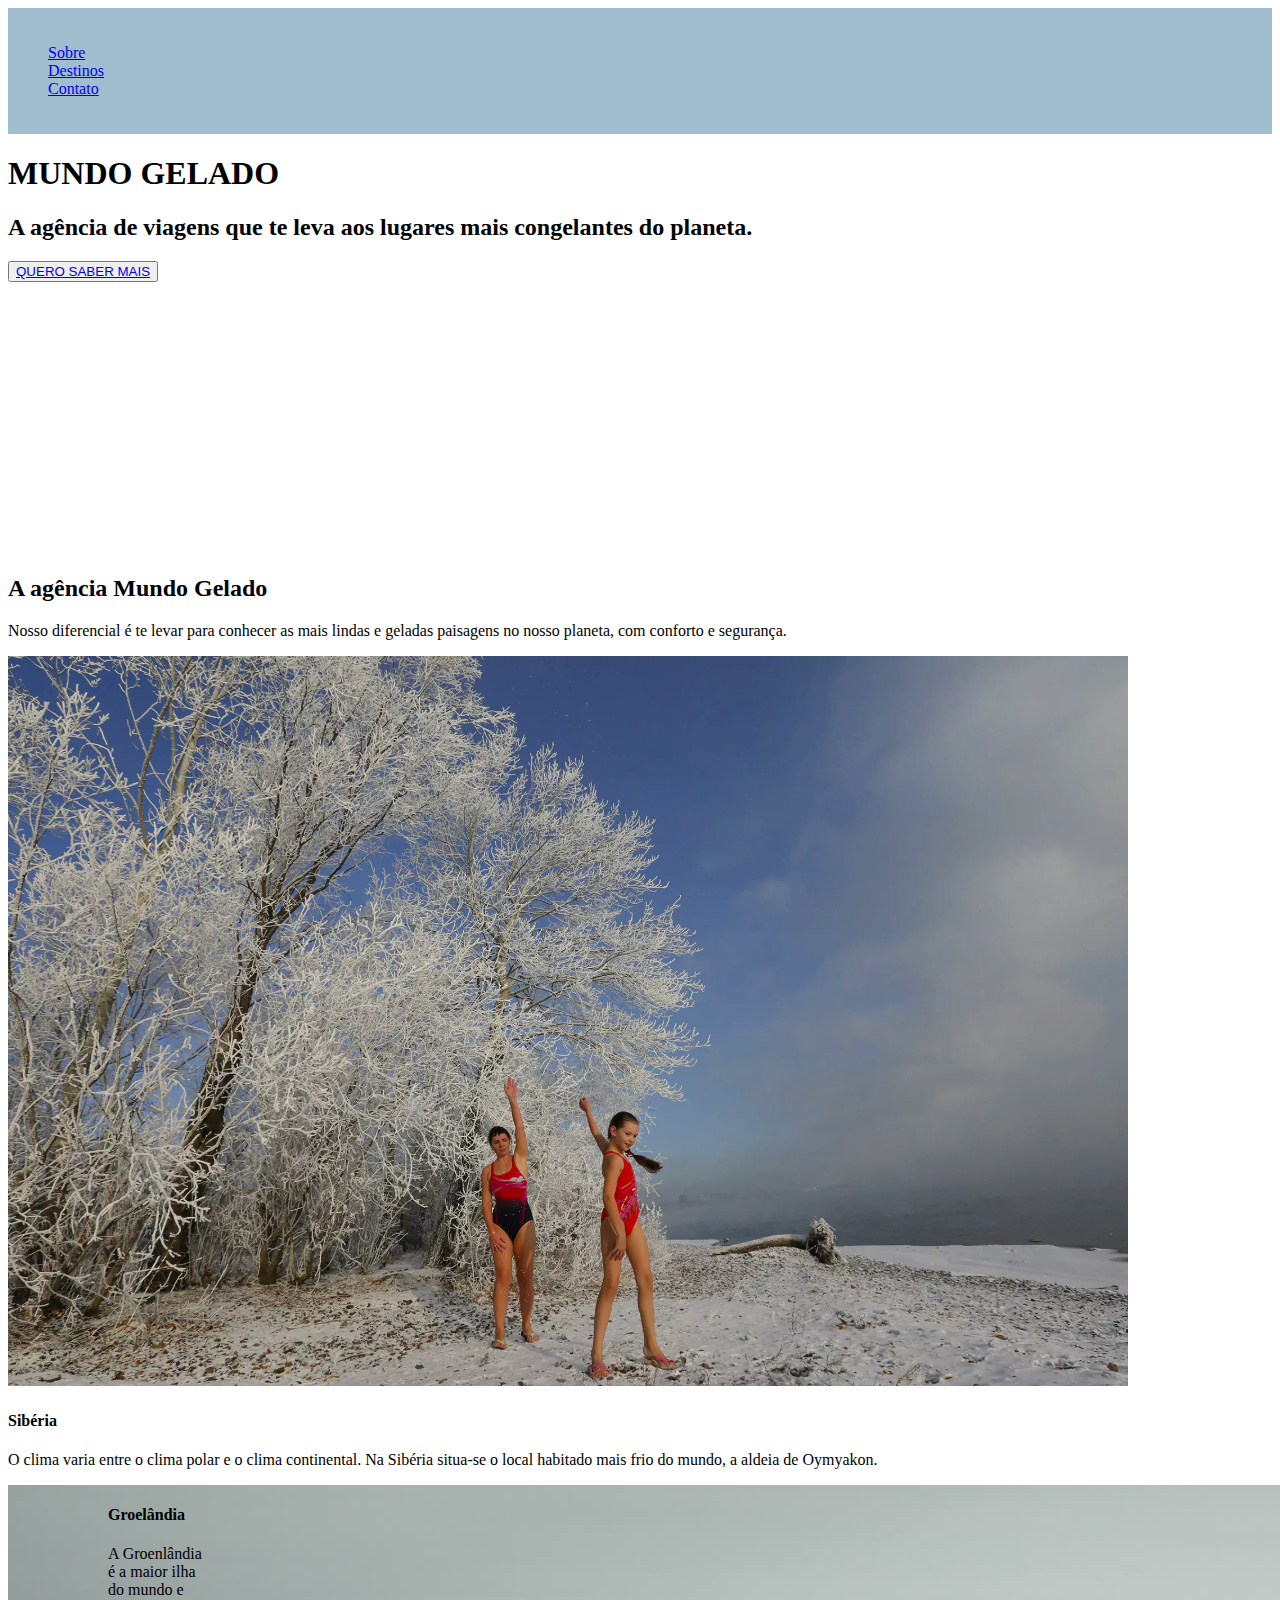
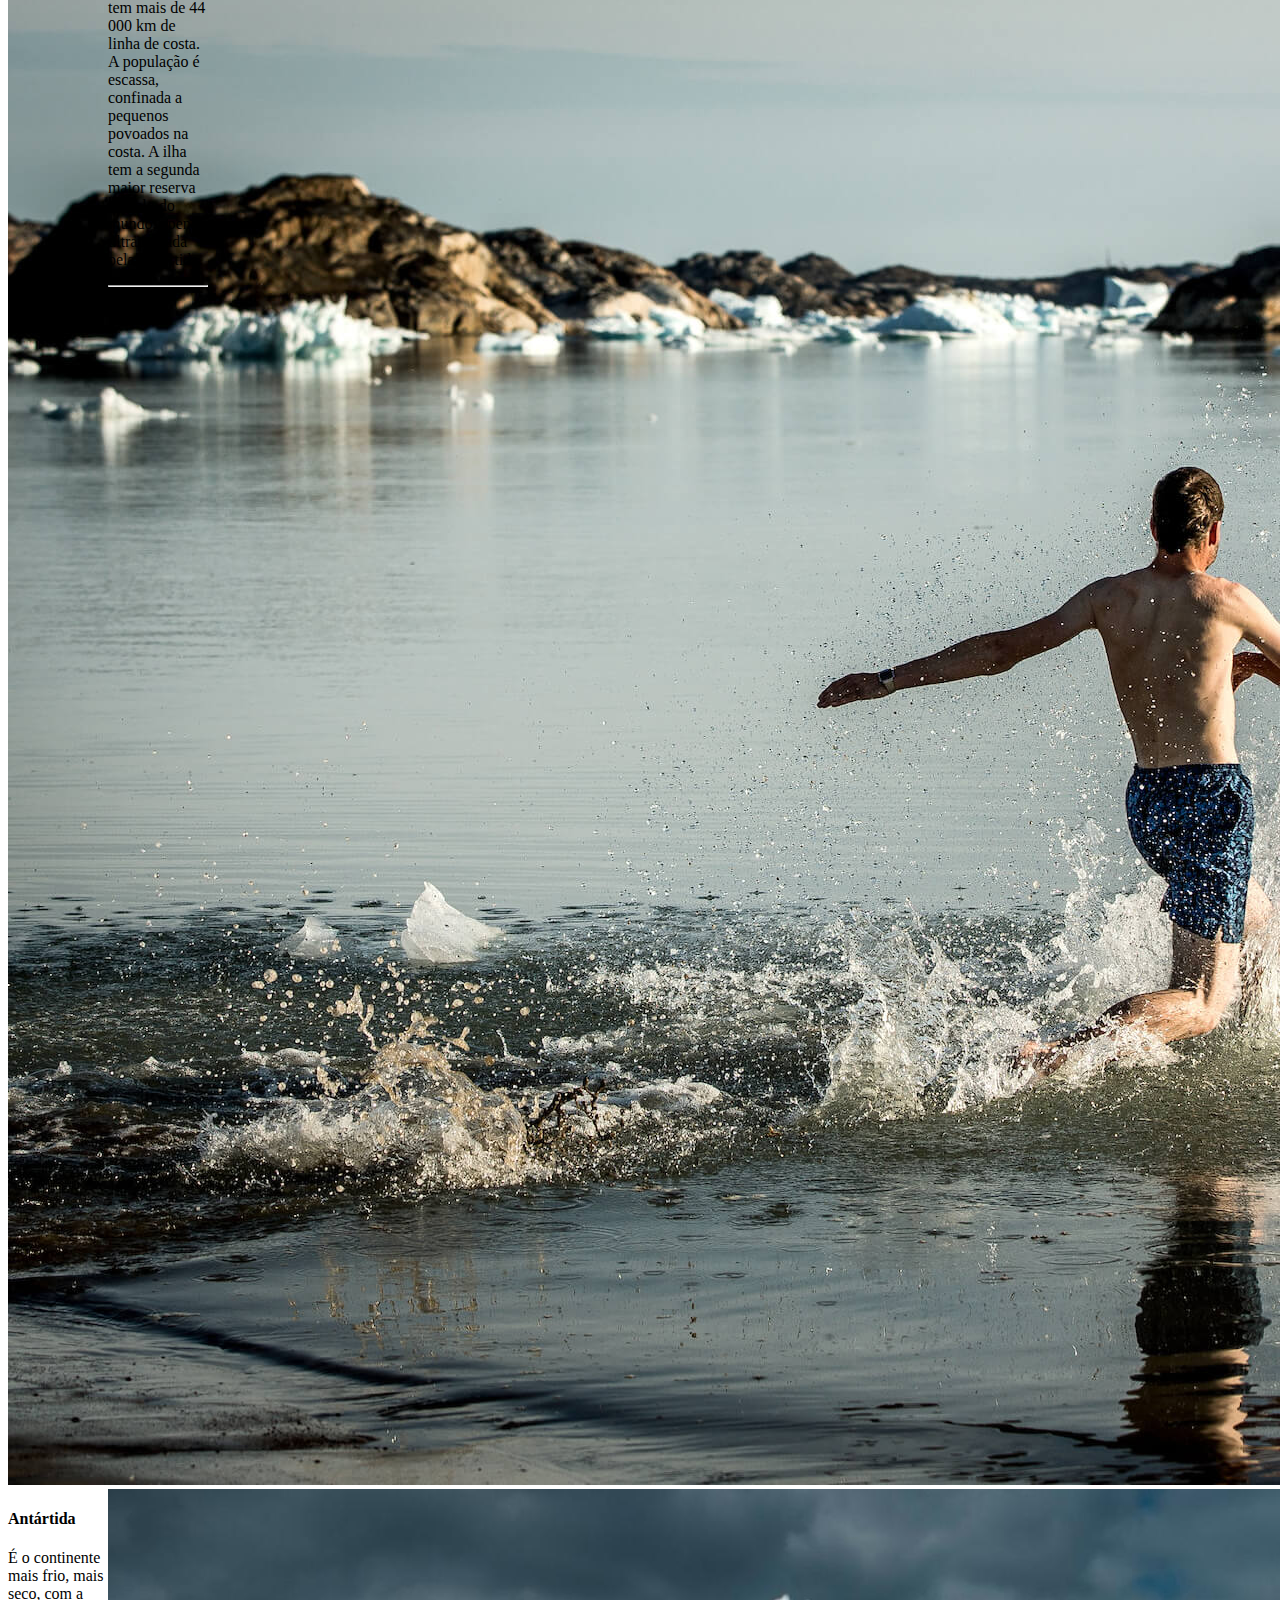
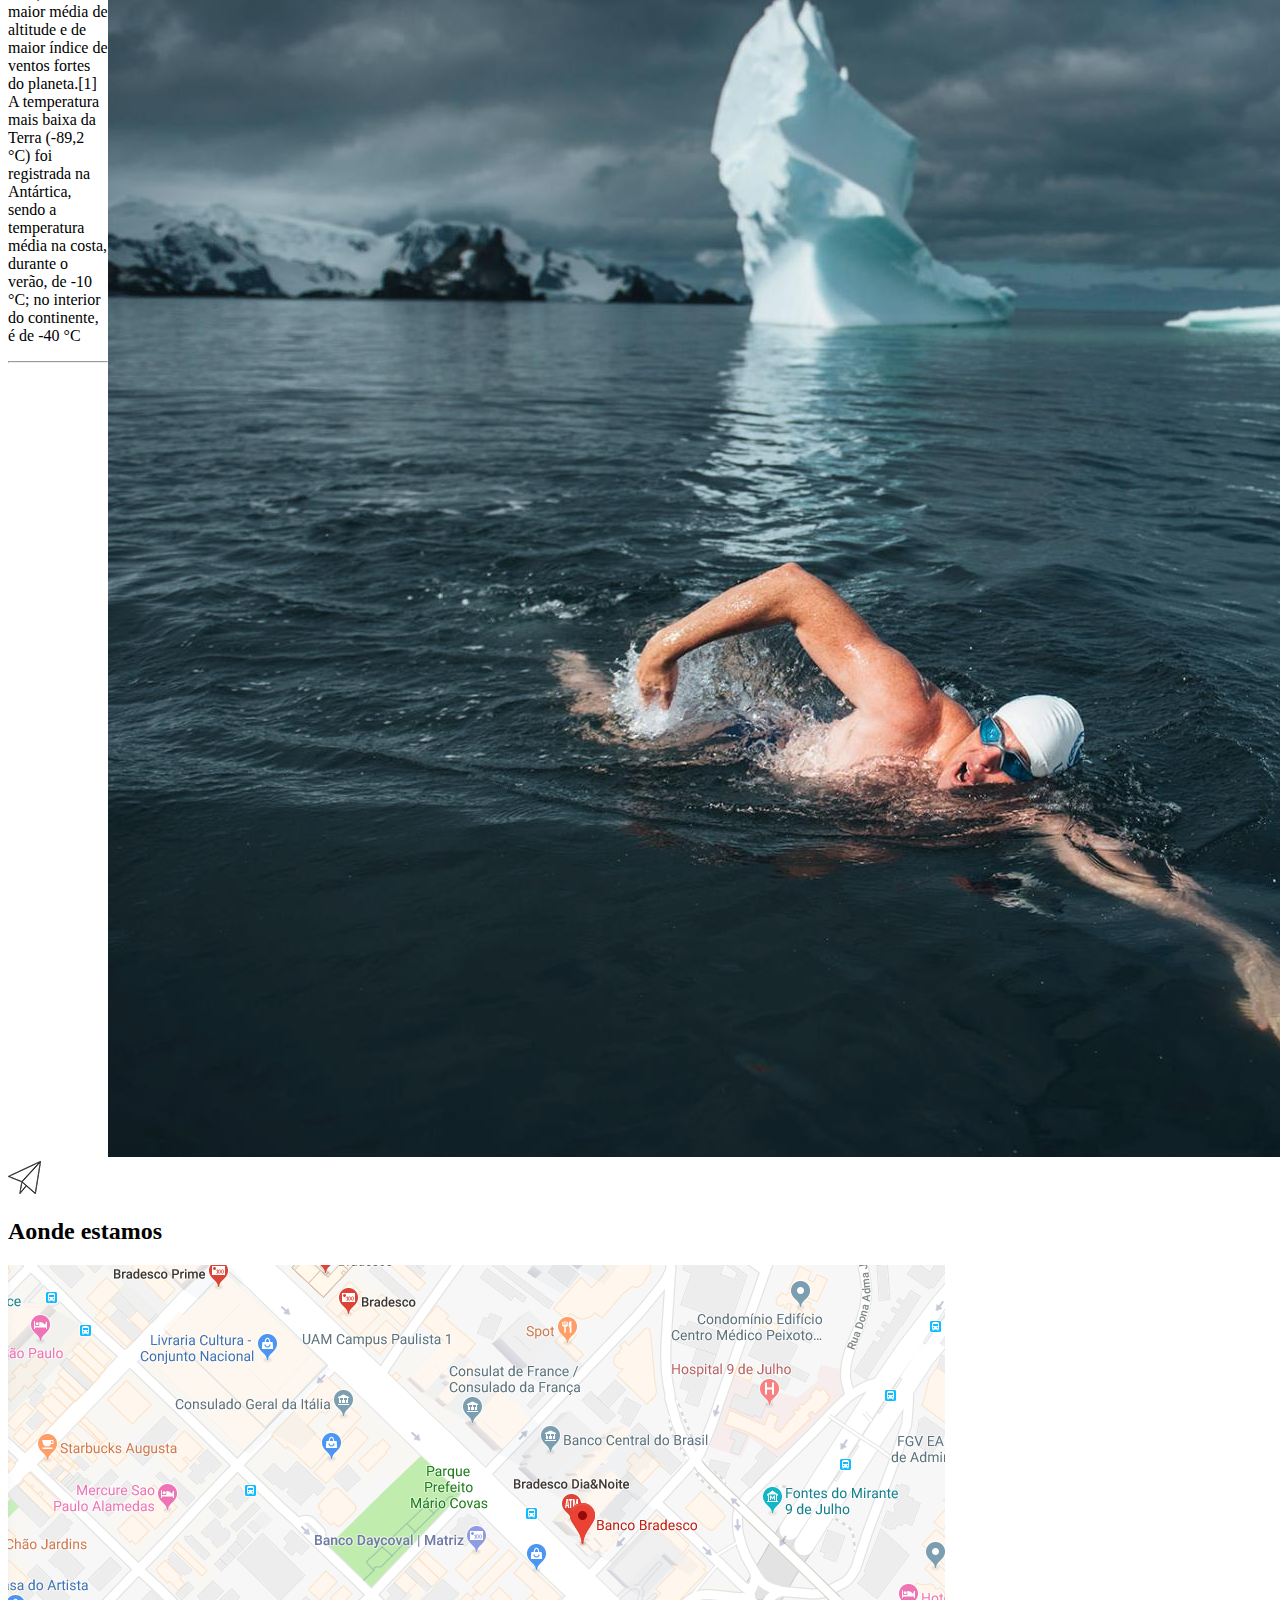
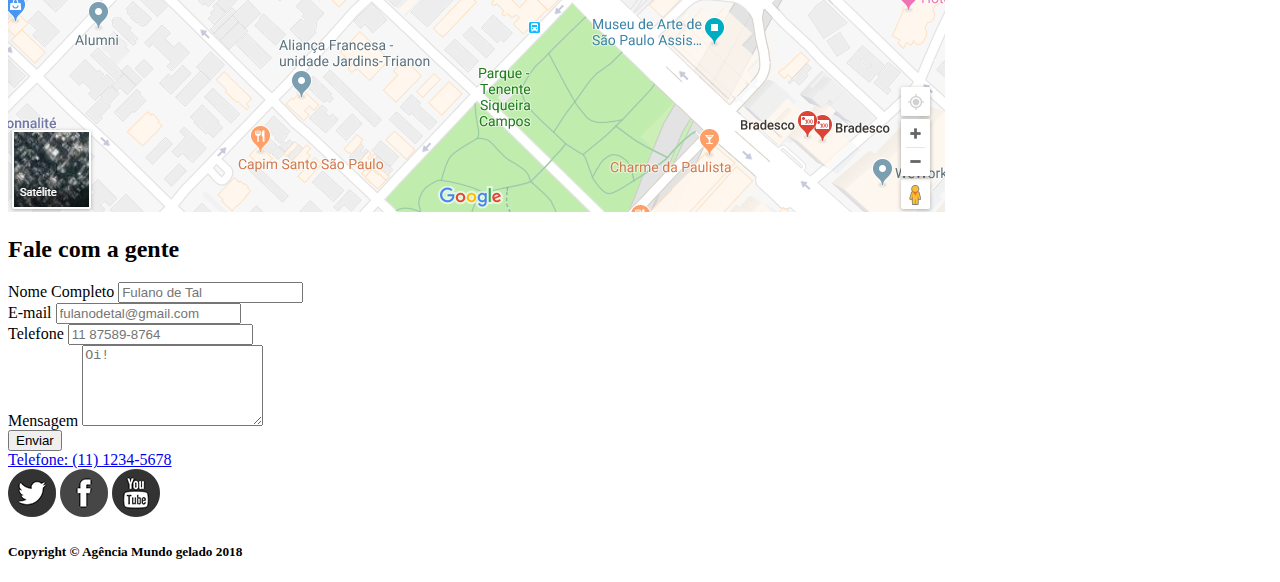
==== responsivo/responsivo-master/exercicio-responsivo-do-zero/index.html @ 5cbded35 "27-03_mundo gelado-add" ====
<!DOCTYPE html>
<html lang="pt-br">

    <head>

        <meta charset="UTF-8">
        <meta name="viewport" content="width=device-width, initial-scale=1">
        <meta http-equiv="X-UA-Compatible" content="IE-edge">
        
        <title>Agência de Viagens Mundo Gelado</title>

        <link rel="stylesheet"  type="text/css" media="screen" href="css/style.css">
        <link href="https://fonts.googleapis.com/css?family=Nunito|Varela+Round" rel="stylesheet">   

    </head>

    <body>

        <nav class="navegacao">

            <ul class="menu">
                <li><a class="menu__item" href="#sobre">Sobre</a></li>
                <li><a class="menu__item" href="#destinos">Destinos</a></li>
                <li><a class="menu__item" href="contato">Contato</a></li>
            </ul>

        </nav>

        <header class="banner">

            <div class="cabecalho">
                <h1 class="conteudo__texto--h1">MUNDO GELADO</h1>
                <h2 class="conteudo__texto--h2">A agência de viagens que te leva aos lugares mais congelantes do planeta.</h2>
                <button class="btn"><a href="#sobre">QUERO SABER MAIS </a></button>
            </div>

        </header>

        <section class="apresentacao">

            <div class="apresentacao__conteudo">
                <h2 class="conteudo__texto--h2">A agência Mundo Gelado</h2>
                <p class="conteudo__paragrafo">Nosso diferencial é te levar para conhecer as mais lindas e geladas paisagens no nosso planeta, com conforto e segurança.</p>
            </div>

        </section>

        <section class="destaque">

                <div class="siberia__imagem">
                    <img src="img/siberia-1.jpg" alt="Foto Sibéria" title="Foto Sibéria">
                </div>

                <div class="siberia__descricao">
                    <h4 class="conteudo__texto--h4">Sibéria</h4>
                    <p class="conteudo__paragrafo--destinos">O clima varia entre o clima polar e o clima continental. Na Sibéria situa-se o local habitado mais frio do mundo, a aldeia de Oymyakon.</p>
                </div>

        </section>

        <section class="mosaico">

            <div class="mosaico__container">

                <div class="mosaico__imagem">
                    <img src="img/groenlandia-1.jpg" alt="Foto Groelândia" title="Foto Groelândia">
                </div>

                <div class="chamada">
                    <h4 class="conteudo__texto--h4">Groelândia</h4>
                    <p class="conteudo__paragrafo--destinos">A Groenlândia é a maior ilha do mundo e tem mais de 44 000 km de linha de costa. A população é escassa, confinada a pequenos povoados na costa. A ilha tem a segunda maior reserva de gelo do mundo, apenas ultrapassada pela Antártida.</p>
                    <hr class="destinos__linha">
                </div>

            </div>
                
            <div class="mosaico__container">

                <div class="chamada">
                    <h4 class="conteudo__texto--h4">Antártida</h4>
                    <p class="conteudo__paragrafo--destinos">É o continente mais frio, mais seco, com a maior média de altitude e de maior índice de ventos fortes do planeta.[1] A temperatura mais baixa da Terra (-89,2 °C) foi registrada na Antártica, sendo a temperatura média na costa, durante o verão, de -10 °C; no interior do continente, é de -40 °C</p>
                    <hr class="destinos__linha">
                </div>

                <div class="mosaico__imagem">
                    <img src="img/antartida-1.jpg" alt="Foto Antártida" title="Foto Antártida">
                </div>

            </div>
                
        </section>

        <section class="localizacao">

            <div class="localizacao__mapa">

                <div class="mapa__icone">
                    <img src="img/icone-localizacao.png" alt="Ícone de Localização" title="Ícone de Localização">
                </div>

                <div class="mapa__titulo">
                    <h2 class="conteudo__texto--h2">Aonde estamos</h2>
                </div>

                <div class="mapa__imagem">
                    <img src="img/mapa.png">
                </div>

                <div class="localizacao__contato">
                    <h2 class="conteudo__texto--h2">Fale com a gente</h2>
                </div>
            </div>

            <div class="formulario">

                <form class="formulario__informacoes">

                    <div class="formulario__blocotxt">
                        <label class="formulario__label">Nome Completo</label>
                        <input class="formulario__input" type="text" placeholder="Fulano de Tal">
                    </div>

                    <div class="formulario__blocotxt">
                        <label class="formulario__label">E-mail</label>
                        <input class="formulario__input" type="email" placeholder="fulanodetal@gmail.com">
                    </div>

                    <div class="formulario__blocotxt">
                        <label class="formulario__label">Telefone</label>
                        <input class="formulario__input"  type="tel" placeholder="11 87589-8764">
                    </div>

                    <div class="formulario__blocotxt">
                        <label class="formulario__label">Mensagem</label>
                        <textarea class="formulario__textarea" rows="5" placeholder="Oi!" ></textarea>
                    </div>

                    <div class="formulario__botao"><button class="btn" type="submit">Enviar</button>
                    </div>

                </form>

            </div>  

        </section>

        <section class="contato">

            <div class="contato__telefone">
                <a class="link" href="tel:111234-5678">Telefone: (11) 1234-5678</a>
            </div>

            <div class="contato__redes">
                <a class="link" href="#"><img src="img/twitter.png" alt="Twitter" title="Twitter"></a>
                <a class="link" href="#"><img src="img/facebook.png" alt="Facebook" title="Facebook"></a>
                <a class="link" href="#"><img src="img/youtube.png" alt="Youtube" title="Youtube"></a>
            </div>

        </section>

        <footer class="rodape">

            <div class="rodape__conteudo">
                <h5 class="conteudo__texto--h5">Copyright © Agência Mundo gelado 2018</h5>
            </div>

        </footer>

    </body>

</html>
---- responsivo/responsivo-master/exercicio-responsivo-do-zero/css/style.css ----
.body{
    font-family: 'Nunito', sans-serif;
    margin:0;
}

.mosaico{
    
}
.mosaico__container{
    display: flex;
    margin: 0 auto;
}

.subtitulo{
    text-align: center;
}

.chamada,
.mosaico__imagem{
    width: 100px; 
}


    /* font-family: 'Varela Round', sans-serif; */

.navegacao{
    display: flex;
    justify-content: space-between;
    align-items: flex-end;
    padding: 20px 0;
    border: none;
    background-color: #a0bed0; 
}

.menu{
    list-style: none;
}

.banner{
    background-image: url("img\foto-banner.jpg");
    background-size: cover;
    background-repeat: no-repeat;
    width: 100%;
    height: 400px;
}
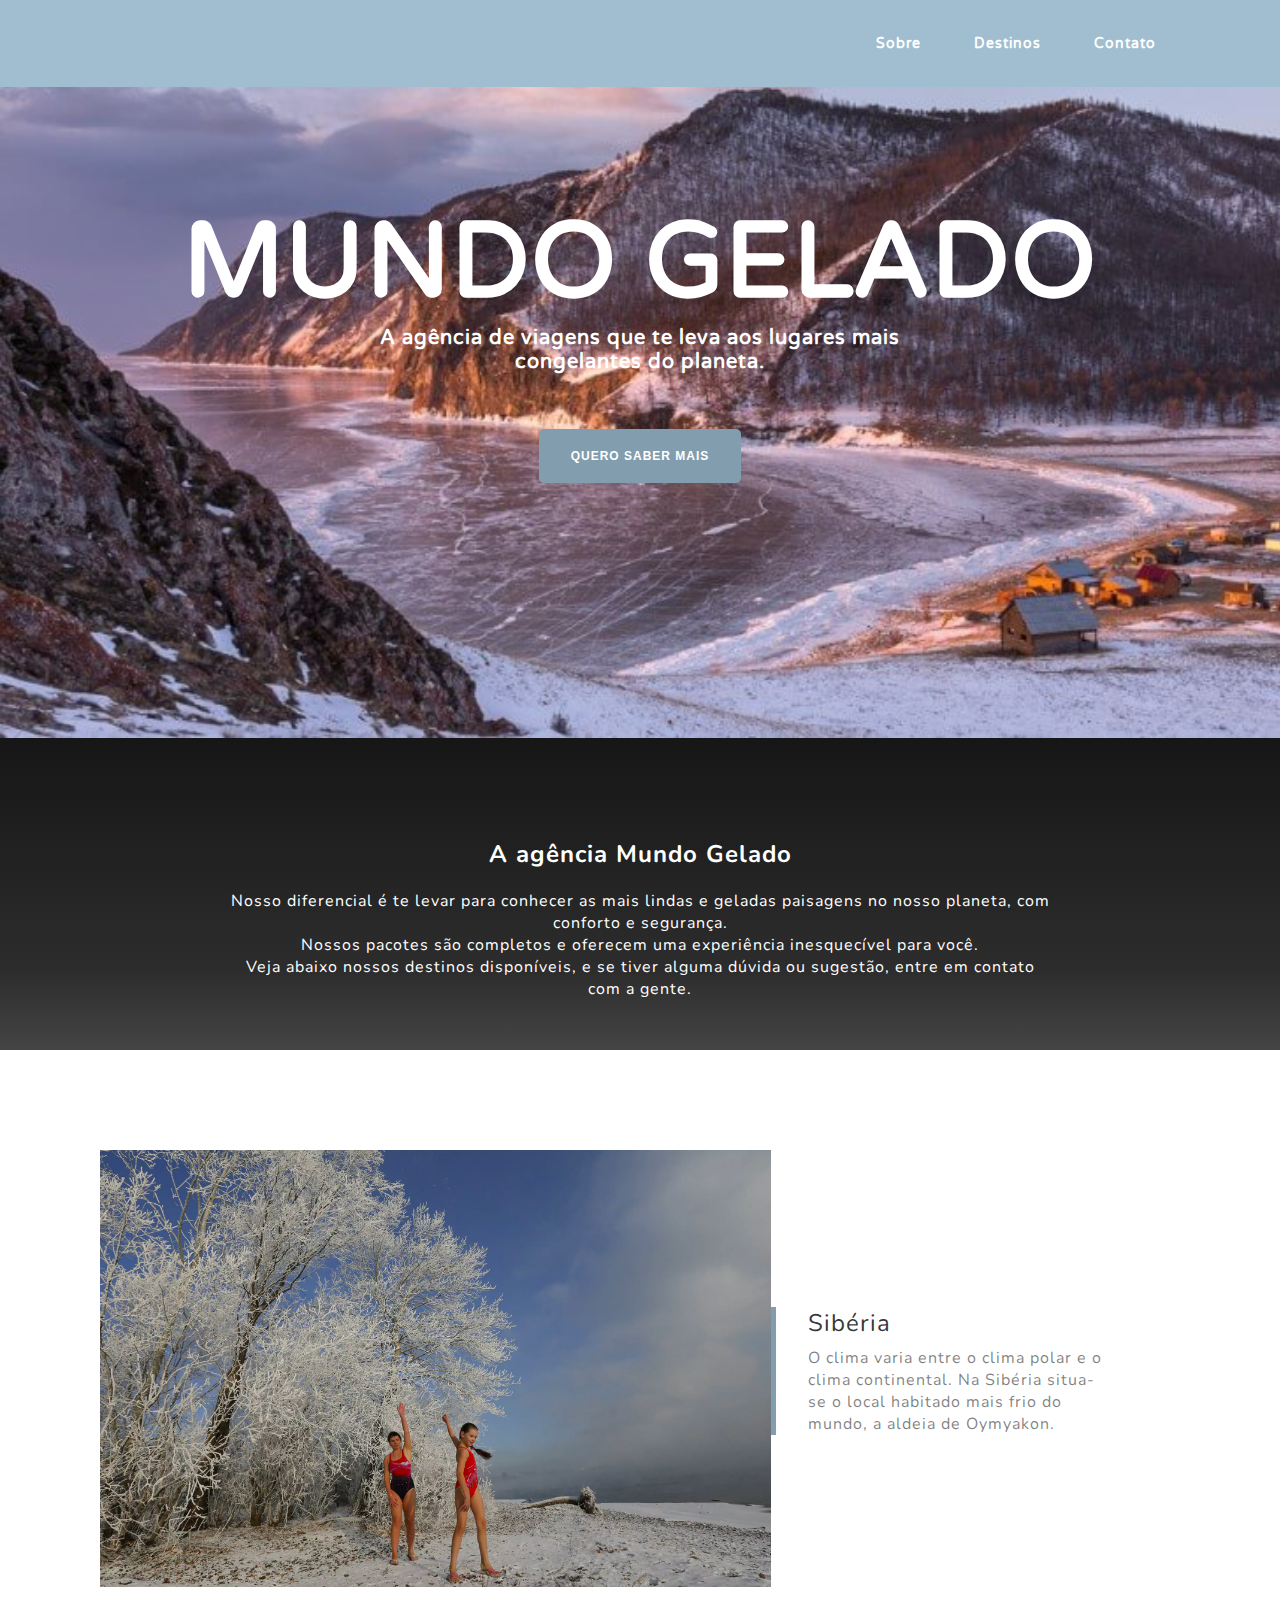
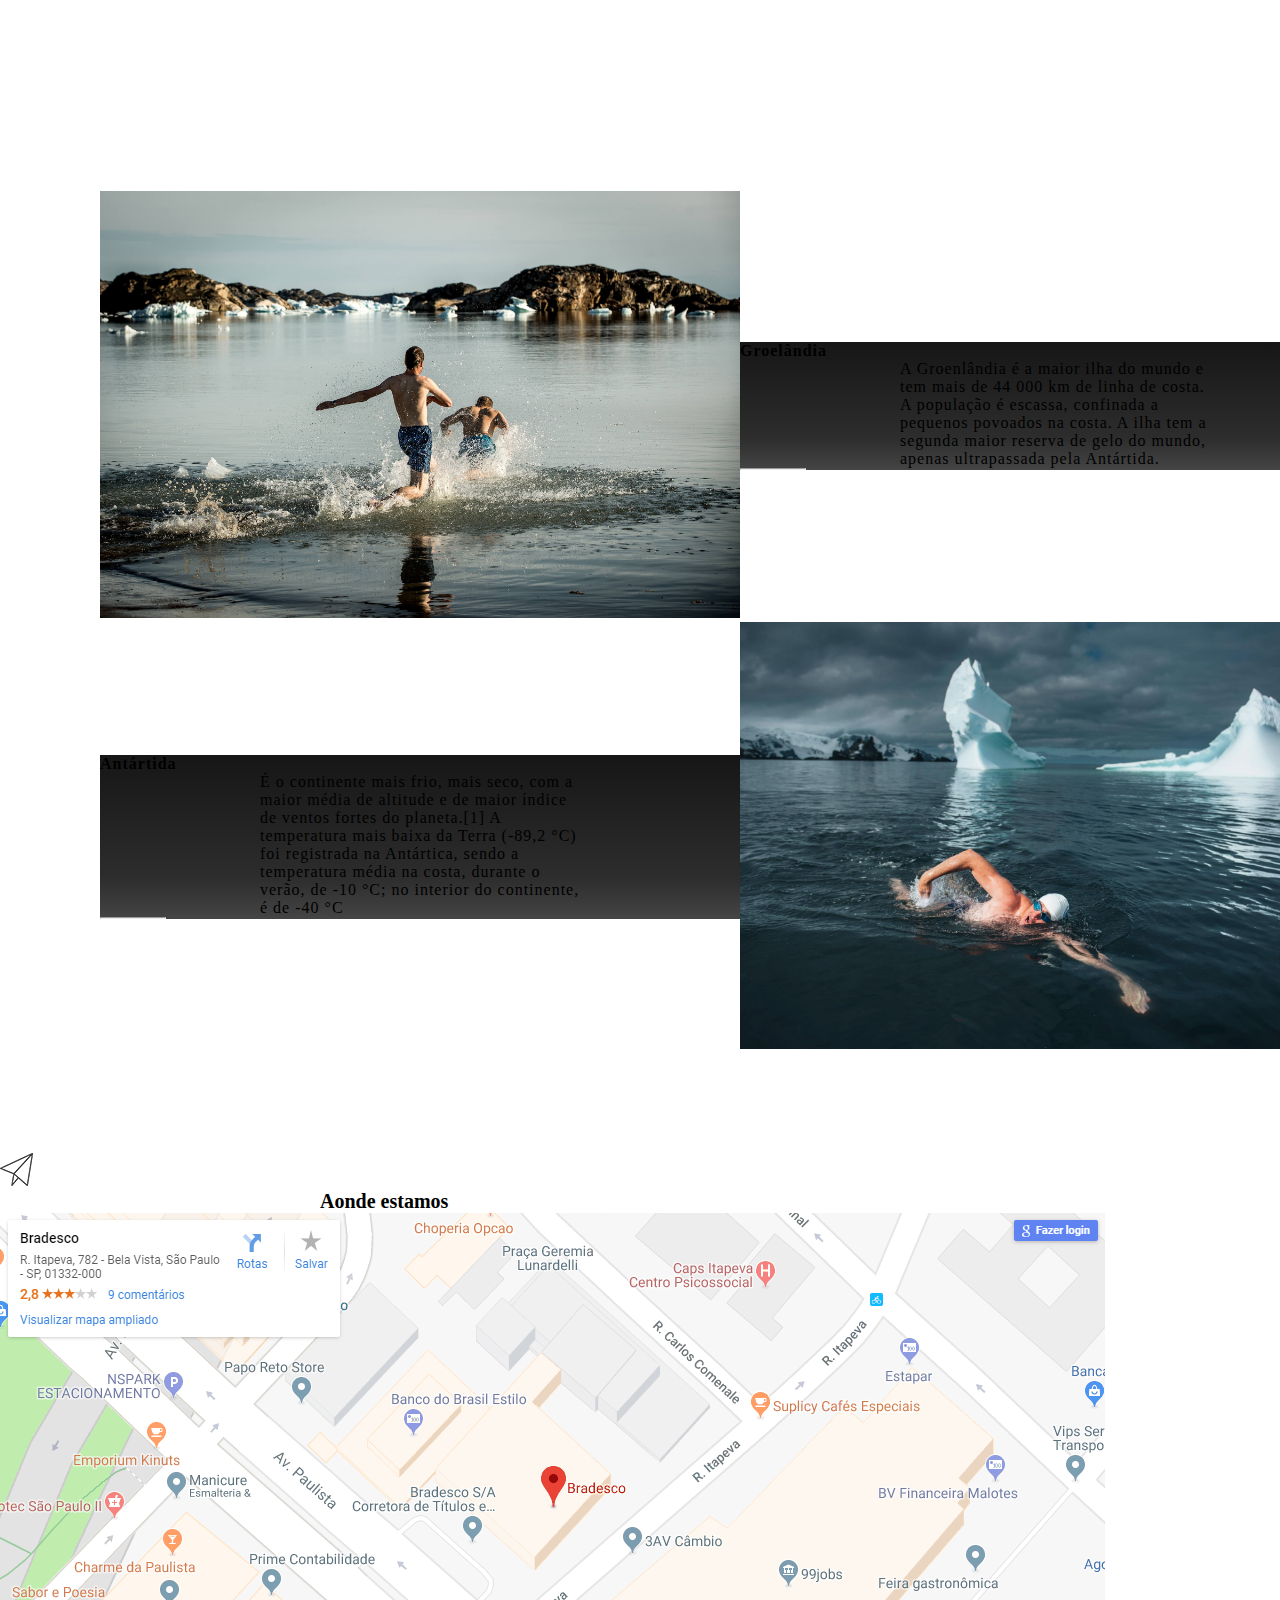
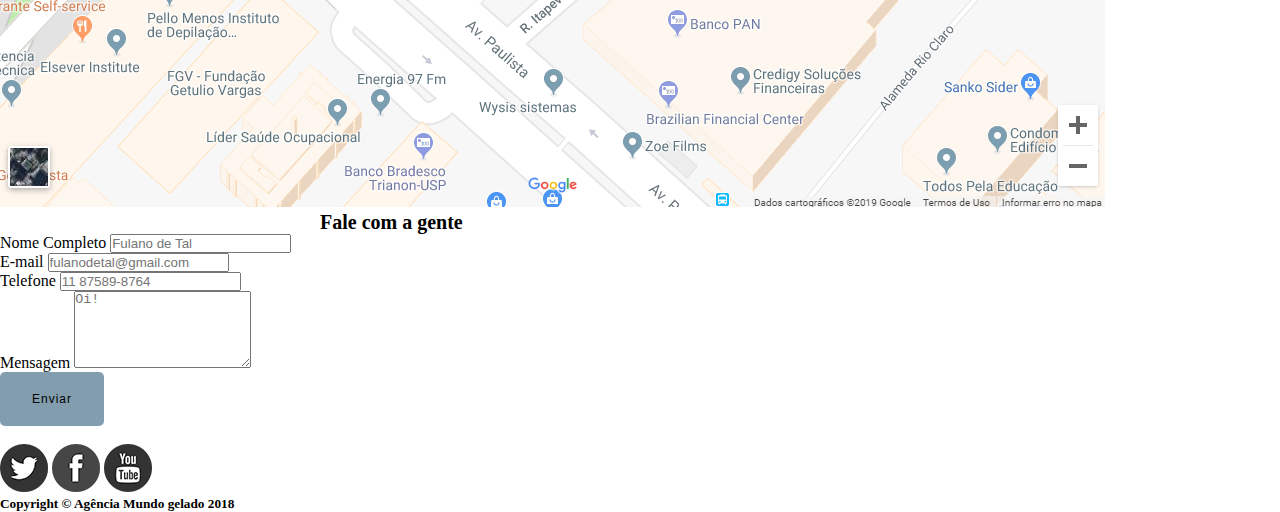
==== commit 59790be6: "mundo gelado_28-03" ====
--- a/responsivo/responsivo-master/exercicio-responsivo-do-zero/index.html
+++ b/responsivo/responsivo-master/exercicio-responsivo-do-zero/index.html
@@ -15,157 +15,169 @@
     </head>
 
     <body>
+        <section class="container">
+            <header class="container__cabecalho--navegacao">
+                <nav class="navegacao">
 
-        <nav class="navegacao">
+                    <ul class="menu">
+                        <li><a class="link" href="#sobre">Sobre</a></li>
+                        <li><a class="link" href="#destinos">Destinos</a></li>
+                        <li><a class="link" href="#contato">Contato</a></li>
+                    </ul>
 
-            <ul class="menu">
-                <li><a class="menu__item" href="#sobre">Sobre</a></li>
-                <li><a class="menu__item" href="#destinos">Destinos</a></li>
-                <li><a class="menu__item" href="contato">Contato</a></li>
-            </ul>
+                </nav>
+            </header>
 
-        </nav>
+            <section class="banner">
 
-        <header class="banner">
+                <div class="cabecalho">
 
-            <div class="cabecalho">
-                <h1 class="conteudo__texto--h1">MUNDO GELADO</h1>
-                <h2 class="conteudo__texto--h2">A agência de viagens que te leva aos lugares mais congelantes do planeta.</h2>
-                <button class="btn"><a href="#sobre">QUERO SABER MAIS </a></button>
-            </div>
-
-        </header>
-
-        <section class="apresentacao">
-
-            <div class="apresentacao__conteudo">
-                <h2 class="conteudo__texto--h2">A agência Mundo Gelado</h2>
-                <p class="conteudo__paragrafo">Nosso diferencial é te levar para conhecer as mais lindas e geladas paisagens no nosso planeta, com conforto e segurança.</p>
-            </div>
-
-        </section>
-
-        <section class="destaque">
-
-                <div class="siberia__imagem">
-                    <img src="img/siberia-1.jpg" alt="Foto Sibéria" title="Foto Sibéria">
+                <div class="conteudo">
+                    <h1 class="conteudo__texto--h1">MUNDO GELADO</h1>
+                    <h2 class="conteudo__texto--h2">A agência de viagens que te leva aos lugares mais congelantes do planeta.</h2>
                 </div>
 
-                <div class="siberia__descricao">
-                    <h4 class="conteudo__texto--h4">Sibéria</h4>
-                    <p class="conteudo__paragrafo--destinos">O clima varia entre o clima polar e o clima continental. Na Sibéria situa-se o local habitado mais frio do mundo, a aldeia de Oymyakon.</p>
+                    <div class="container__btn">
+                        <button class="btn"><a class= "link" href="#sobre">QUERO SABER MAIS </a></button>
+                    </div>
+
+                </div>
+            </section>
+
+            <section id="sobre" class="apresentacao">
+
+                <div class="apresentacao__conteudo">
+                    <h2 class="apresentacao__texto--h2">A agência Mundo Gelado</h2>
+                    <div class="apresentacao__paragrafo">
+                        <p>Nosso diferencial é te levar para conhecer as mais lindas e geladas paisagens no nosso planeta, com conforto e segurança.</p>
+                        <p>Nossos pacotes são completos e oferecem uma experiência inesquecível para você.</p>
+                        <p>Veja abaixo nossos destinos disponíveis, e se tiver alguma dúvida ou sugestão, entre em contato com a gente.</p>
+                    </div>
                 </div>
 
-        </section>
+            </section>
 
-        <section class="mosaico">
+            <section id="destinos" class="destaque">
+                <div class="destaque__destinos">
+                    <div class="siberia__imagem">
+                        <img src="img/siberia-1.jpg" alt="Foto Sibéria" title="Foto Sibéria">
+                    </div>
 
-            <div class="mosaico__container">
-
-                <div class="mosaico__imagem">
-                    <img src="img/groenlandia-1.jpg" alt="Foto Groelândia" title="Foto Groelândia">
+                    <div class="siberia__descricao">
+                        <h4 class="destaque__texto--h4">Sibéria</h4>
+                        <p class="conteudo__paragrafo--siberia">O clima varia entre o clima polar e o clima continental. Na Sibéria situa-se o local habitado mais frio do mundo, a aldeia de Oymyakon.</p>
+                    </div>
                 </div>
 
-                <div class="chamada">
-                    <h4 class="conteudo__texto--h4">Groelândia</h4>
-                    <p class="conteudo__paragrafo--destinos">A Groenlândia é a maior ilha do mundo e tem mais de 44 000 km de linha de costa. A população é escassa, confinada a pequenos povoados na costa. A ilha tem a segunda maior reserva de gelo do mundo, apenas ultrapassada pela Antártida.</p>
-                    <hr class="destinos__linha">
+            </section>
+
+            <section class="mosaico">
+
+                <div class="mosaico__container--groelandia">
+                    
+                    <div class="mosaico__imagem">
+                        <img class="imagem__groelandia" src="img/groenlandia-1.jpg" alt="Foto Groelândia" title="Foto Groelândia">
+                    </div>
+
+                    <div class="chamada">
+                        <h4 class="conteudo__texto--h4">Groelândia</h4>
+                        <p class="conteudo__paragrafo--destinos">A Groenlândia é a maior ilha do mundo e tem mais de 44 000 km de linha de costa. A população é escassa, confinada a pequenos povoados na costa. A ilha tem a segunda maior reserva de gelo do mundo, apenas ultrapassada pela Antártida.</p>
+                        <hr class="destinos__linha">
+                    </div>
+
+                </div>
+                    
+                <div class="mosaico__container--antartida">
+
+                    <div class="chamada">
+                        <h4 class="conteudo__texto--h4">Antártida</h4>
+                        <p class="conteudo__paragrafo--destinos">É o continente mais frio, mais seco, com a maior média de altitude e de maior índice de ventos fortes do planeta.[1] A temperatura mais baixa da Terra (-89,2 °C) foi registrada na Antártica, sendo a temperatura média na costa, durante o verão, de -10 °C; no interior do continente, é de -40 °C</p>
+                        <hr class="destinos__linha">
+                    </div>
+
+                    <div class="mosaico__imagem">
+                        <img class="imagem__antartida" src="img/antartida-1.jpg" alt="Foto Antártida" title="Foto Antártida">
+                    </div>
+
+                </div>
+                    
+            </section>
+
+            <section id="contato" class="localizacao">
+
+                <div class="localizacao__mapa">
+
+                    <div class="mapa__icone">
+                        <img src="img/icone-localizacao.png" alt="Ícone de Localização" title="Ícone de Localização">
+                    </div>
+
+                    <div class="mapa__titulo">
+                        <h2 class="conteudo__texto--h2">Aonde estamos</h2>
+                    </div>
+
+                    <div class="mapa__imagem">
+                        <img src="img/mapa.png">
+                    </div>
+
+                    <div class="localizacao__contato">
+                        <h2 class="conteudo__texto--h2">Fale com a gente</h2>
+                    </div>
                 </div>
 
-            </div>
-                
-            <div class="mosaico__container">
+                <div class="formulario">
 
-                <div class="chamada">
-                    <h4 class="conteudo__texto--h4">Antártida</h4>
-                    <p class="conteudo__paragrafo--destinos">É o continente mais frio, mais seco, com a maior média de altitude e de maior índice de ventos fortes do planeta.[1] A temperatura mais baixa da Terra (-89,2 °C) foi registrada na Antártica, sendo a temperatura média na costa, durante o verão, de -10 °C; no interior do continente, é de -40 °C</p>
-                    <hr class="destinos__linha">
+                    <form class="formulario__informacoes">
+
+                        <div class="formulario__blocotxt">
+                            <label class="formulario__label">Nome Completo</label>
+                            <input class="formulario__input" type="text" placeholder="Fulano de Tal">
+                        </div>
+
+                        <div class="formulario__blocotxt">
+                            <label class="formulario__label">E-mail</label>
+                            <input class="formulario__input" type="email" placeholder="fulanodetal@gmail.com">
+                        </div>
+
+                        <div class="formulario__blocotxt">
+                            <label class="formulario__label">Telefone</label>
+                            <input class="formulario__input"  type="tel" placeholder="11 87589-8764">
+                        </div>
+
+                        <div class="formulario__blocotxt">
+                            <label class="formulario__label">Mensagem</label>
+                            <textarea class="formulario__textarea" rows="5" placeholder="Oi!" ></textarea>
+                        </div>
+
+                        <div class="formulario__botao"><button class="btn" type="submit">Enviar</button>
+                        </div>
+
+                    </form>
+
+                </div>  
+
+            </section>
+
+            <section class="contato">
+
+                <div class="contato__telefone">
+                    <a class="link" href="tel:111234-5678">Telefone: (11) 1234-5678</a>
                 </div>
 
-                <div class="mosaico__imagem">
-                    <img src="img/antartida-1.jpg" alt="Foto Antártida" title="Foto Antártida">
+                <div class="contato__redes">
+                    <a class="link" href="#"><img src="img/twitter.png" alt="Twitter" title="Twitter"></a>
+                    <a class="link" href="#"><img src="img/facebook.png" alt="Facebook" title="Facebook"></a>
+                    <a class="link" href="#"><img src="img/youtube.png" alt="Youtube" title="Youtube"></a>
                 </div>
 
-            </div>
-                
-        </section>
+            </section>
 
-        <section class="localizacao">
+            <footer class="rodape">
 
-            <div class="localizacao__mapa">
-
-                <div class="mapa__icone">
-                    <img src="img/icone-localizacao.png" alt="Ícone de Localização" title="Ícone de Localização">
+                <div class="rodape__conteudo">
+                    <h5 class="conteudo__texto--h5">Copyright © Agência Mundo gelado 2018</h5>
                 </div>
 
-                <div class="mapa__titulo">
-                    <h2 class="conteudo__texto--h2">Aonde estamos</h2>
-                </div>
-
-                <div class="mapa__imagem">
-                    <img src="img/mapa.png">
-                </div>
-
-                <div class="localizacao__contato">
-                    <h2 class="conteudo__texto--h2">Fale com a gente</h2>
-                </div>
-            </div>
-
-            <div class="formulario">
-
-                <form class="formulario__informacoes">
-
-                    <div class="formulario__blocotxt">
-                        <label class="formulario__label">Nome Completo</label>
-                        <input class="formulario__input" type="text" placeholder="Fulano de Tal">
-                    </div>
-
-                    <div class="formulario__blocotxt">
-                        <label class="formulario__label">E-mail</label>
-                        <input class="formulario__input" type="email" placeholder="fulanodetal@gmail.com">
-                    </div>
-
-                    <div class="formulario__blocotxt">
-                        <label class="formulario__label">Telefone</label>
-                        <input class="formulario__input"  type="tel" placeholder="11 87589-8764">
-                    </div>
-
-                    <div class="formulario__blocotxt">
-                        <label class="formulario__label">Mensagem</label>
-                        <textarea class="formulario__textarea" rows="5" placeholder="Oi!" ></textarea>
-                    </div>
-
-                    <div class="formulario__botao"><button class="btn" type="submit">Enviar</button>
-                    </div>
-
-                </form>
-
-            </div>  
-
+            </footer>
         </section>
-
-        <section class="contato">
-
-            <div class="contato__telefone">
-                <a class="link" href="tel:111234-5678">Telefone: (11) 1234-5678</a>
-            </div>
-
-            <div class="contato__redes">
-                <a class="link" href="#"><img src="img/twitter.png" alt="Twitter" title="Twitter"></a>
-                <a class="link" href="#"><img src="img/facebook.png" alt="Facebook" title="Facebook"></a>
-                <a class="link" href="#"><img src="img/youtube.png" alt="Youtube" title="Youtube"></a>
-            </div>
-
-        </section>
-
-        <footer class="rodape">
-
-            <div class="rodape__conteudo">
-                <h5 class="conteudo__texto--h5">Copyright © Agência Mundo gelado 2018</h5>
-            </div>
-
-        </footer>
-
     </body>
-
 </html>--- a/responsivo/responsivo-master/exercicio-responsivo-do-zero/css/style.css
+++ b/responsivo/responsivo-master/exercicio-responsivo-do-zero/css/style.css
@@ -1,47 +1,253 @@
+*{
+    margin:0;
+    padding:0;
+}
+
 .body{
     font-family: 'Nunito', sans-serif;
     margin:0;
 }
 
-.mosaico{
-    
-}
-.mosaico__container{
-    display: flex;
-    margin: 0 auto;
-}
-
-.subtitulo{
+.container{
+    max-width: 100vw;
+    width: 100vw;
+}
+.navegacao{
+    text-align: right;
+    background-color: #a0bed0;
+    padding:0;
+    width: 100vw;
+    max-width: 100vw;
+    position: fixed;
+    top: 0;
+    font-family: 'Varela Round', sans-serif;
+    font-size: 14px;
+}
+
+.menu, li{
+    display: inline-block;
+    padding: 35px 24px;
+    letter-spacing: 1px;
+}
+
+.menu{
+    padding: 0;
+    margin:0;
+    list-style: none;
+    padding-right: 100px;
+}
+
+.banner{
+    background-image: url(../img/foto-banner.jpg);
+    background-size: cover;
+    width: 100vw;
+    max-width: 100vw;
+    display: block;
+    height: 100%;
+    background-repeat: no-repeat;
+}
+
+.cabecalho{
+    padding: 200px 90px;
     text-align: center;
-}
-
-.chamada,
+    letter-spacing: 1px;
+    color:#fff;
+}
+
+.conteudo{
+    margin:0;
+    font-family: 'Varela Round', sans-serif;
+}
+
+.conteudo__texto--h1{
+    margin: 0 auto;
+    font-size: 105px;
+}
+
+.conteudo__texto--h2{
+    margin: 0 auto;
+    font-size: 20px;
+    width: 50%;
+}
+
+.container__btn{
+    margin: 5%;
+}
+
+.btn{
+    letter-spacing: 1px;
+    padding: 20px 32px;
+    font-size: 12px;
+    background-color:#829dad;
+    border:none;
+    border-radius: 5px;
+}
+
+.link{
+    color:#fff;
+    font-weight: bold;
+    text-decoration: none;
+    letter-spacing: 1px;
+}
+
+.apresentacao{
+    background: linear-gradient(to bottom, #161616 0, rgba(22, 22, 22, .9) 75%, rgba(22, 22, 22, .8) 100%);
+    padding-top: 100px;
+    padding-bottom: 50px;
+}
+
+.apresentacao__conteudo{
+    text-align: center;
+    font-family: 'Nunito', sans-serif;
+}
+
+.apresentacao__texto--h2,.apresentacao__paragrafo{
+    margin: 0 auto;
+    color:#fff;
+    letter-spacing: 1px;
+}
+
+.apresentacao__texto--h2{
+    margin-bottom: 20px;
+}
+
+.apresentacao__paragrafo,p{
+    width: 80%;
+    margin:0 auto;
+    letter-spacing: 1px;
+}
+
+.destaque__destinos{
+    display: flex;
+    width:100%;
+    align-items: center;
+    justify-content: center;
+    padding: 100px;
+    letter-spacing: 1px;
+}
+
+.destaque{
+    display: flex;
+    align-items: center;
+    justify-content: center;
+}
+
+.siberia__imagem{
+    width: 90%;
+}
+
+.siberia__imagem > img{
+    width: 100%;
+}
+
+.siberia__descricao{
+    margin: 0 auto;
+    width: 50%;
+    border-left: 5px solid #829dad;
+    padding-left: 32px;
+    letter-spacing: 1px;
+}
+
+.destaque__texto--h4{
+    font-family: 'Nunito', sans-serif;
+    font-size: 24px;
+    margin:0;
+    margin-bottom: 8px;
+    color: rgba(000,000,000,0.8);
+    font-weight: normal;
+    letter-spacing: 1px;
+}
+
+.conteudo__paragrafo--siberia{
+    margin:0;
+    font-family: 'Nunito', sans-serif;
+    font-size: 16px;
+    color:rgba(000,000,000,0.5);
+    letter-spacing: 1px;
+}
+
+
+
+
+.mosaico__container--groelandia, .mosaico__container--antartida{
+    display: flex;
+    width:100%;
+    align-items: center;
+    justify-content: center;
+    padding: 100px;
+}
+
 .mosaico__imagem{
-    width: 100px; 
-}
-
-
-    /* font-family: 'Varela Round', sans-serif; */
-
-.navegacao{
-    display: flex;
-    justify-content: space-between;
-    align-items: flex-end;
-    padding: 20px 0;
-    border: none;
-    background-color: #a0bed0; 
-}
-
-.menu{
-    list-style: none;
-}
-
-.banner{
-    background-image: url("img\foto-banner.jpg");
-    background-size: cover;
-    background-repeat: no-repeat;
+    width: 50%;
+    padding: 0;
+    margin:0;
+}
+
+.mosaico__imagem > img{
     width: 100%;
-    height: 400px;
-}
-
-    
+}
+
+.chamada{
+    width: 50%;
+    background-color: #000;
+    background: linear-gradient(to bottom, #161616 0, rgba(22, 22, 22, .9) 75%, rgba(22, 22, 22, .8) 100%);
+    letter-spacing: 1px;
+}
+
+
+.mosaico__container--groelandia{
+    padding-bottom: 0;
+}
+
+.mosaico__container--antartida{
+    padding-top: 0;
+}
+
+.conteudo__paragrafo--destinos{
+    width: 50%;
+    letter-spacing: 1px;
+}
+
+.destinos__linha{
+    width: 10%;
+}
+/* .destaque{
+    display: flex;
+    align-items: center;
+    justify-content: center;
+}
+
+.siberia__imagem{
+    width: 90%;
+}
+
+.siberia__imagem > img{
+    width: 100%;
+}
+
+.siberia__descricao{
+    margin: 0 auto;
+    width: 50%;
+    border-left: 5px solid #829dad;
+    padding-left: 32px;
+}
+
+.destaque__texto--h4{
+    font-family: 'Nunito', sans-serif;
+    font-size: 24px;
+    margin:0;
+    margin-bottom: 8px;
+    color: #000;
+    opacity: 0.8;
+    font-weight: normal;
+}
+
+.conteudo__paragrafo--destinos{
+    margin:0;
+    font-family: 'Nunito', sans-serif;
+    font-size: 16px;
+    color: #000;
+    opacity: 0.5;;
+}
+
+ */
